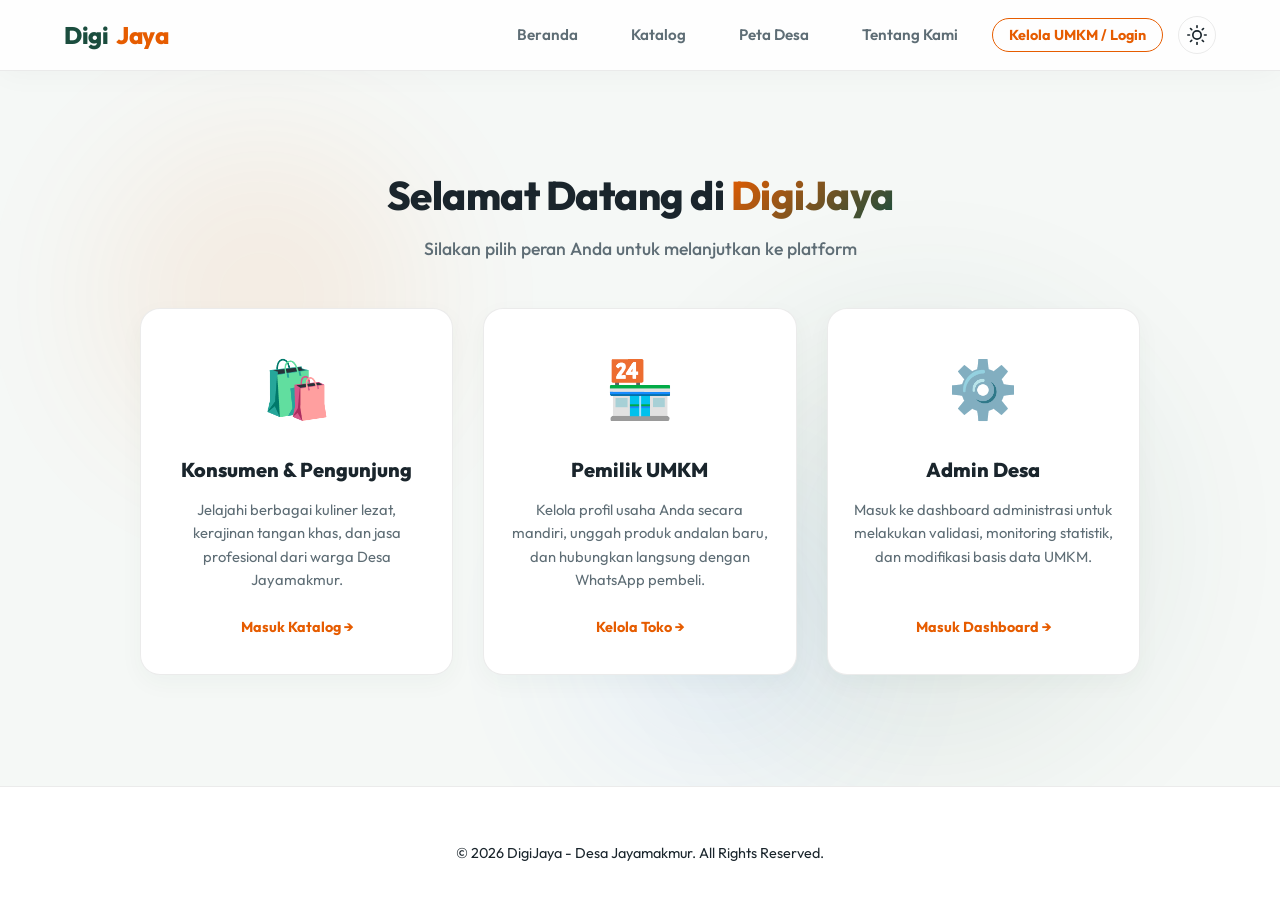
==== admin.html @ 8d85bea8 "Fix bug render kartu UMKM dan implementasi fitur pagination" ====
<!DOCTYPE html>
<html lang="id">
<head>
    <meta charset="UTF-8">
    <meta name="viewport" content="width=device-width, initial-scale=1.0">
    <title>Dashboard Admin - DigiJaya</title>
    <link rel="stylesheet" href="assets/css/global.css?v=3">
    <link rel="stylesheet" href="assets/css/main.css?v=3">
    <!-- Chart.js CDN Library -->
    <script src="https://cdn.jsdelivr.net/npm/chart.js"></script>
    <!-- Skrip Proteksi Rute Instan -->
    <script>
        if (localStorage.getItem('user_role') !== 'admin') {
            alert('⚠️ Akses ditolak! Halaman ini hanya untuk Admin Desa.');
            window.location.href = 'index.html';
        }
    </script>
    <style>
        .dashboard-charts-grid {
            display: flex;
            justify-content: center;
            margin-bottom: 25px;
        }

        .db-chart-card {
            background-color: var(--card-bg-light);
            border: 1px solid var(--border-color);
            border-radius: 16px;
            padding: 20px;
            box-shadow: 0 4px 15px rgba(0,0,0,0.02);
            transition: all 0.3s ease;
        }
        body.dark-mode .db-chart-card {
            background-color: var(--card-bg-dark);
            border-color: var(--border-color-dark);
        }

        .db-chart-card h3 {
            font-size: 1.1rem;
            font-weight: 800;
            margin-bottom: 15px;
            color: var(--text-dark);
        }
        body.dark-mode .db-chart-card h3 {
            color: var(--text-light);
        }

        .chart-container {
            position: relative;
            height: 250px;
            width: 100%;
            display: flex;
            align-items: center;
            justify-content: center;
        }

        @media (max-width: 768px) {
            .dashboard-charts-grid {
                grid-template-columns: 1fr;
            }
        }

        /* Styling Green Banner Box untuk Header Dashboard */
        .dashboard-header {
            background: linear-gradient(135deg, #1b4d3e, #0f2e24);
            border-radius: 16px;
            padding: 30px 40px;
            color: white;
            display: flex;
            justify-content: space-between;
            align-items: center;
            margin-bottom: 30px;
            box-shadow: 0 10px 25px rgba(27, 77, 62, 0.12);
            border: 1px solid rgba(255, 255, 255, 0.1);
        }

        .dashboard-title h1 {
            color: white !important;
            margin-bottom: 8px;
            font-size: 1.8rem;
            font-weight: 800;
        }

        .dashboard-title p {
            color: rgba(255, 255, 255, 0.85) !important;
            margin: 0;
            font-size: 0.95rem;
        }

        /* Tombol Tambah Kuning Emas di dalam Header */
        #btnTambahUmkm {
            background: #ffc107 !important;       /* Kuning Emas */
            color: #1b4d3e !important;            /* Teks Hijau */
            border: none !important;
            padding: 12px 24px !important;
            font-weight: 700 !important;
            border-radius: 12px !important;
            transition: all 0.3s ease !important;
            box-shadow: 0 4px 12px rgba(255, 193, 7, 0.2) !important;
        }

        #btnTambahUmkm:hover {
            background: #ffb300 !important;       /* Kuning Emas lebih gelap */
            transform: translateY(-2px) !important;
            box-shadow: 0 6px 15px rgba(255, 193, 7, 0.3) !important;
        }

        @media (max-width: 768px) {
            .dashboard-header {
                flex-direction: column;
                align-items: flex-start;
                gap: 20px;
                padding: 25px;
            }
        }
    </style>
</head>
<body>

    <!-- Modern Navigation Bar -->
    <nav class="navbar">
        <div class="navbar-container">
            <a href="index.html" class="navbar-logo">
                <span class="logo-accent">Digi</span>Jaya
            </a>
            <div class="navbar-links">
                <a href="index.html" class="nav-link">Beranda</a>
                <a href="Main page.html" class="nav-link">Katalog</a>
                <a href="tentang.html" class="nav-link">Tentang Kami</a>
                <button id="theme-toggle" class="theme-toggle-btn" aria-label="Ubah Tema Mode Gelap/Terang">
                    <svg class="sun-icon" width="20" height="20" viewBox="0 0 24 24" fill="none" stroke="currentColor" stroke-width="2" stroke-linecap="round" stroke-linejoin="round"><circle cx="12" cy="12" r="5"></circle><line x1="12" y1="1" x2="12" y2="3"></line><line x1="12" y1="21" x2="12" y2="23"></line><line x1="4.22" y1="4.22" x2="5.64" y2="5.64"></line><line x1="18.36" y1="18.36" x2="19.78" y2="19.78"></line><line x1="1" y1="12" x2="3" y2="12"></line><line x1="21" y1="12" x2="23" y2="12"></line><line x1="4.22" y1="19.78" x2="5.64" y2="18.36"></line><line x1="18.36" y1="5.64" x2="19.78" y2="4.22"></line></svg>
                    <svg class="moon-icon" width="20" height="20" viewBox="0 0 24 24" fill="none" stroke="currentColor" stroke-width="2" stroke-linecap="round" stroke-linejoin="round"><path d="M21 12.79A9 9 0 1 1 11.21 3 7 7 0 0 0 21 12.79z"></path></svg>
                </button>
            </div>
        </div>
    </nav>

    <!-- Main Dashboard Container -->
    <main class="container" style="padding-top: 30px;">
        
        <!-- Header Dashboard -->
        <div class="dashboard-header">
            <div class="dashboard-title">
                <h1>Dashboard Admin Desa</h1>
                <p>Kelola dan kendalikan seluruh basis data UMKM Desa Jayamakmur secara terpusat</p>
            </div>
            <div style="display: flex; gap: 10px; flex-wrap: wrap;">
                <button id="btnExportJson" class="btn-secondary" style="display: flex; align-items: center; gap: 6px; padding: 10px 16px; cursor: pointer; border-radius: 12px; font-weight: 700;" title="Download File Database Terbaru (umkm.json)">
                    <span>📥</span> Download umkm.json
                </button>
                <a href="form_umkm.html" id="btnTambahUmkm" class="btn-primary" style="display: flex; align-items: center; gap: 8px; text-decoration: none; justify-content: center;">
                    <span>➕</span> Tambah UMKM Baru
                </a>
            </div>
        </div>

        <!-- Kartu Statistik -->
        <div class="dashboard-stats-grid">
            <div class="db-stat-card">
                <div class="db-stat-icon">🏪</div>
                <div class="db-stat-info">
                    <h3 id="statTotal">0</h3>
                    <p>Total UMKM</p>
                </div>
            </div>
            <div class="db-stat-card emerald">
                <div class="db-stat-icon"><img src="assets/images/Kuliner.png" class="db-stat-img" alt="Kuliner"></div>
                <div class="db-stat-info">
                    <h3 id="statKuliner">0</h3>
                    <p>Kategori Kuliner</p>
                </div>
            </div>
            <div class="db-stat-card">
                <div class="db-stat-icon"><img src="assets/images/Kerajinan Tangan.png" class="db-stat-img" alt="Kerajinan"></div>
                <div class="db-stat-info">
                    <h3 id="statKerajinan">0</h3>
                    <p>Kategori Kerajinan</p>
                </div>
            </div>
            <div class="db-stat-card emerald">
                <div class="db-stat-icon"><img src="assets/images/Pelayanan.png" class="db-stat-img" alt="Pelayanan/Jasa"></div>
                <div class="db-stat-info">
                    <h3 id="statJasa">0</h3>
                    <p>Kategori Pelayanan / Jasa</p>
                </div>
            </div>
        </div>

        <!-- Container Grafik Visualisasi -->
        <div class="dashboard-charts-grid">
            <div class="db-chart-card">
                <h3>Distribusi Kategori UMKM</h3>
                <div class="chart-container">
                    <canvas id="categoryChart"></canvas>
                </div>
            </div>
        </div>

        <!-- Tabel Konten Manajemen -->
        <div class="db-content-card">
            <div class="db-content-header">
                <h2>Manajemen Data UMKM</h2>
            </div>
            
            <!-- Controls: Cari & Filter -->
            <div class="db-controls-row">
                <div class="form-group db-search-input">
                    <input type="text" id="adminSearchInput" placeholder="Cari nama UMKM atau produk...">
                </div>
                <div class="form-group">
                    <select id="adminCategoryFilter" style="padding: 12px 24px; border-radius: 12px; border: 1px solid var(--border-color); background-color: var(--bg-light); color: var(--text-dark); font-weight: 700;">
                        <option value="">Semua Kategori</option>
                        <option value="Kuliner">Kuliner</option>
                        <option value="Kerajinan">Kerajinan</option>
                        <option value="Jasa">Jasa</option>
                    </select>
                </div>
            </div>

            <!-- Tabel Data -->
            <div class="table-responsive">
                <table class="db-table" id="adminTable">
                    <thead>
                        <tr>
                            <th>ID</th>
                            <th>Foto</th>
                            <th>Nama UMKM</th>
                            <th>Kategori</th>
                            <th>Alamat</th>
                            <th>No. WhatsApp</th>
                            <th>Aksi</th>
                        </tr>
                    </thead>
                    <tbody id="adminTableBody">
                        <tr>
                            <td colspan="7" class="loading-text">Memuat data tabel...</td>
                        </tr>
                    </tbody>
                </table>
            </div>

            <!-- Pagination Tabel Admin -->
            <div class="pagination-container" style="margin-bottom: 0; margin-top: 25px;">
                <button id="adminBtnPrev" class="btn-page" disabled>&larr; Sebelum</button>
                <span id="adminPageInfo">Halaman 1 dari 1</span>
                <button id="adminBtnNext" class="btn-page" disabled>Sesudah &rarr;</button>
            </div>
        </div>
    </main>



    <!-- Toast Notification -->
    <div id="toastNotification" class="toast-notification">Aksi Berhasil! 📋</div>

    <footer>
        <p>&copy; 2026 DigiJaya - Desa Jayamakmur. All Rights Reserved.</p>
    </footer>

    <script type="module" src="Js/navbar.js?v=26"></script>
    <script type="module" src="Js/admin_app.js?v=26"></script>
</body>
</html>
---- assets/css/global.css ----
@import url('https://fonts.googleapis.com/css2?family=Dancing+Script:wght@600;700&family=Outfit:wght@300;400;500;600;700;800&display=swap');
@import url('auth.css');

/* ==========================================================================
   RESET & BASE STYLES & THEMING SYSTEM
   ========================================================================== */
:root {
    /* Terracotta & Emerald Green Theme (Light Mode) */
    --primary-teal: #e65c00; /* Terracotta Orange */
    --primary-teal-dark: #b33600;
    --accent-orange: #1b4d3e; /* Forest Emerald Green */
    --accent-orange-dark: #123329;
    --accent-terracotta: #e65c00;
    --bg-light: #f5f8f6; /* Soft Herb Background */
    --card-bg: #ffffff;
    --text-dark: #1a252c;
    --text-muted: #5e6d75;
    --shadow-floating: 0 16px 40px rgba(27, 77, 62, 0.08);
    --shadow-card: 0 8px 24px rgba(27, 77, 62, 0.04);
    --radius-lg: 20px;
    --radius-md: 12px;
    --radius-pill: 50px;
    --border-color: rgba(0, 0, 0, 0.08);
    --navbar-bg: rgba(255, 255, 255, 0.85);
    --toast-bg: #1a252c;
    --toast-color: #ffffff;
    --accent-gold: #f39c12;
}

:root[data-theme="dark"] {
    /* Terracotta & Emerald Green Theme (Dark Mode) */
    --primary-teal: #ff751a; /* Lighter Terracotta for high contrast */
    --primary-teal-dark: #e65c00;
    --accent-orange: #2bb38e; /* Lighter Emerald Green for contrast */
    --accent-orange-dark: #1b4d3e;
    --accent-terracotta: #ff751a;
    --bg-light: #0d1215; /* Rich Dark Slate */
    --card-bg: #161c20; /* Darker Slate Card Surface */
    --text-dark: #ecf0f2;
    --text-muted: #8ca0ab;
    --shadow-floating: 0 16px 40px rgba(0, 0, 0, 0.4);
    --shadow-card: 0 8px 24px rgba(0, 0, 0, 0.25);
    --border-color: rgba(255, 255, 255, 0.1);
    --navbar-bg: rgba(13, 18, 21, 0.85);
    --toast-bg: #ecf0f2;
    --toast-color: #0d1215;
    --accent-gold: #f5b041;
}

* {
    margin: 0;
    padding: 0;
    box-sizing: border-box;
    font-family: 'Outfit', 'Segoe UI', Tahoma, Geneva, Verdana, sans-serif;
    transition: background-color 0.3s ease, border-color 0.3s ease, box-shadow 0.3s ease;
}

html {
    scroll-behavior: smooth;
    background-color: var(--card-bg);
}

body {
    background-color: var(--bg-light);
    color: var(--text-dark);
    line-height: 1.6;
    display: flex;
    flex-direction: column;
    min-height: 100vh;
    animation: fadeInUp 0.6s cubic-bezier(0.16, 1, 0.3, 1) both;
}

@keyframes fadeInUp {
    from {
        opacity: 0;
        transform: translateY(20px);
    }
    to {
        opacity: 1;
        transform: translateY(0);
    }
}


.container {
    max-width: 1200px;
    margin: 0 auto;
    padding: 20px;
}

/* ==========================================================================
   NAVIGATION BAR STYLES
   ========================================================================== */
.navbar {
    position: sticky;
    top: 0;
    z-index: 1000;
    background: var(--navbar-bg);
    backdrop-filter: blur(16px);
    -webkit-backdrop-filter: blur(16px);
    border-bottom: 1px solid var(--border-color);
    box-shadow: 0 4px 30px rgba(0, 0, 0, 0.03);
    transition: all 0.3s ease;
}

.navbar-container {
    max-width: 1200px;
    margin: 0 auto;
    display: flex;
    justify-content: space-between;
    align-items: center;
    padding: 14px 24px;
}

.navbar-logo {
    font-size: 1.5rem;
    font-weight: 800;
    color: var(--primary-teal);
    text-decoration: none;
    display: flex;
    align-items: center;
    gap: 8px;
    letter-spacing: -0.5px;
    transition: transform 0.2s ease;
}

.navbar-logo .logo-accent {
    color: var(--accent-orange);
}

.navbar-logo:hover {
    transform: scale(1.02);
}

.navbar-kkn-logo {
    height: 38px;
    width: auto;
    object-fit: contain;
    filter: drop-shadow(0 2px 4px rgba(0, 0, 0, 0.12));
    transition: transform 0.2s ease;
}

.navbar-logo:hover .navbar-kkn-logo {
    transform: scale(1.05);
}

.navbar-links {
    display: flex;
    align-items: center;
    gap: 15px;
}

.nav-link {
    color: var(--text-muted);
    text-decoration: none;
    font-weight: 600;
    font-size: 0.95rem;
    padding: 8px 18px;
    border-radius: var(--radius-pill);
    transition: all 0.25s ease;
    border: 1px solid transparent;
}

.nav-link:hover {
    color: var(--primary-teal);
    background: rgba(230, 92, 0, 0.08);
}

.nav-link.active {
    color: #ffffff;
    background: linear-gradient(135deg, var(--primary-teal) 0%, var(--primary-teal-dark) 100%);
    box-shadow: 0 4px 12px rgba(230, 92, 0, 0.25);
}

/* Dark Mode Switcher Button */
.theme-toggle-btn {
    background: transparent;
    border: 1px solid var(--border-color);
    color: var(--text-dark);
    padding: 8px;
    border-radius: 50%;
    cursor: pointer;
    display: flex;
    align-items: center;
    justify-content: center;
    transition: all 0.3s ease;
    width: 38px;
    height: 38px;
    outline: none;
}

.theme-toggle-btn:hover {
    background: rgba(230, 92, 0, 0.08);
    border-color: var(--primary-teal);
    color: var(--primary-teal);
    transform: scale(1.08);
}

.theme-toggle-btn svg {
    transition: transform 0.5s ease;
}

.theme-toggle-btn:hover svg {
    transform: rotate(20deg);
}

.theme-toggle-btn .sun-icon {
    display: block;
}

.theme-toggle-btn .moon-icon {
    display: none;
}

:root[data-theme="dark"] .theme-toggle-btn .sun-icon {
    display: none;
}

:root[data-theme="dark"] .theme-toggle-btn .moon-icon {
    display: block;
}

/* Mobile Toggle Button */
.navbar-toggle-btn {
    display: none;
    background: transparent;
    border: 1px solid var(--border-color);
    color: var(--text-dark);
    padding: 8px;
    border-radius: var(--radius-md);
    cursor: pointer;
    align-items: center;
    justify-content: center;
    transition: all 0.25s ease;
    width: 42px;
    height: 42px;
}

.navbar-toggle-btn:hover {
    background: rgba(230, 92, 0, 0.08);
    border-color: var(--primary-teal);
    color: var(--primary-teal);
}

@media (max-width: 768px) {
    .navbar-container {
        position: relative;
        padding: 12px 18px;
        justify-content: space-between;
    }
    
    .navbar-toggle-btn {
        display: flex;
    }

    .navbar-links {
        display: none;
        position: absolute;
        top: 100%;
        left: 0;
        right: 0;
        flex-direction: column;
        background: var(--card-bg);
        padding: 20px;
        border-bottom: 1px solid var(--border-color);
        box-shadow: var(--shadow-floating);
        gap: 12px;
        opacity: 0;
        transform: translateY(-10px);
        transition: opacity 0.3s ease, transform 0.3s ease;
        pointer-events: none;
        z-index: 999;
    }

    .navbar-links.active {
        display: flex;
        opacity: 1;
        transform: translateY(0);
        pointer-events: auto;
    }

    .nav-link, .btn-logout, .btn-login-trigger {
        width: 100%;
        text-align: center;
        justify-content: center;
        padding: 12px 18px;
        font-size: 1rem;
    }

    .navbar-role-badge {
        width: 100%;
        text-align: center;
        margin-bottom: 4px;
    }

    .theme-toggle-btn {
        margin: 6px auto 0 auto;
    }
}


/* ==========================================================================
   FOOTER
   ========================================================================== */
footer {
    background-color: var(--card-bg);
    color: var(--text-muted);
    text-align: center;
    padding: 24px;
    margin-top: auto;
    font-size: 0.9rem;
    border-top: 1px solid var(--border-color);
}

/* ==========================================================================
   SHARED UI COMPONENTS
   ========================================================================== */
/* Badges Kategori Berwarna Dinamis */
[class^="badge-"] {
    display: inline-block;
    padding: 6px 14px;
    border-radius: var(--radius-pill);
    font-size: 0.75rem;
    font-weight: 700;
    text-transform: uppercase;
    align-self: flex-start;
    margin-bottom: 12px;
    letter-spacing: 0.5px;
}

.badge-kuliner { background-color: rgba(230, 92, 0, 0.1); color: var(--primary-teal); }
.badge-kerajinan { background-color: rgba(27, 77, 62, 0.1); color: var(--accent-orange); }
.badge-jasa { background-color: rgba(66, 133, 244, 0.1); color: #3b82f6; }

:root[data-theme="dark"] .badge-kuliner { background-color: rgba(255, 117, 26, 0.15); color: #ff8533; }
:root[data-theme="dark"] .badge-kerajinan { background-color: rgba(43, 179, 142, 0.15); color: #4cdbb4; }
:root[data-theme="dark"] .badge-jasa { background-color: rgba(59, 130, 246, 0.15); color: #60a5fa; }

/* Tombol WhatsApp */
.btn-whatsapp {
    display: block;
    text-align: center;
    background-color: #25d366;
    color: white;
    padding: 10px 15px;
    text-decoration: none;
    border-radius: var(--radius-md);
    font-weight: 600;
    transition: all 0.25s ease;
}

.btn-whatsapp:hover {
    background-color: #1ebe57;
    box-shadow: 0 4px 12px rgba(37, 211, 102, 0.2);
}

/* Tombol Kembali */
.btn-kembali {
    display: inline-flex;
    align-items: center;
    gap: 6px;
    color: var(--primary-teal);
    text-decoration: none;
    font-weight: 700;
    transition: all 0.2s ease;
}

.btn-kembali:hover {
    color: var(--accent-orange);
    transform: translateX(-4px);
}

/* State Status Data */
.loading-text, .empty-text {
    grid-column: 1 / -1;
    text-align: center;
    padding: 40px;
    color: var(--text-muted);
    font-size: 1.1rem;
}

/* ==========================================================================
   GLOBAL PAGE HEADER (containerHeader)
   ========================================================================== */
.containerHeader {
    text-align: center;
    padding: 40px 20px;
    background: linear-gradient(135deg, rgba(230, 92, 0, 0.05) 0%, rgba(27, 77, 62, 0.05) 100%);
    border-radius: var(--radius-lg);
    margin-bottom: 30px;
    border: 1px solid var(--border-color);
}

.containerHeader h1 {
    color: var(--text-dark);
    font-size: 2.2rem;
    font-weight: 800;
    margin-bottom: 8px;
}

.containerHeader p {
    color: var(--text-muted);
    font-size: 1.1rem;
    font-weight: 500;
}

@media (max-width: 768px) {
    .containerHeader h1 {
        font-size: 1.8rem;
    }
}

/* ==========================================================================
   RICH MODERN FOOTER STYLES & STICKY POSITIONING
   ========================================================================== */
footer {
    margin-top: auto !important;
    background: var(--card-bg);
    border-top: 1px solid var(--border-color);
    padding: 55px 0 35px 0;
    color: var(--text-dark);
    position: relative;
    z-index: 10;
    width: 100%;
    box-shadow: 0 100vh 0 100vh var(--card-bg);
}

.footer-container {
    max-width: 1200px;
    margin: 0 auto;
    padding: 0 20px;
    display: grid;
    grid-template-columns: 2fr 1fr 1fr 1.2fr;
    gap: 40px;
    margin-bottom: 40px;
}

.footer-brand .footer-logo {
    font-size: 1.6rem;
    font-weight: 800;
    color: var(--text-dark);
    text-decoration: none;
    display: inline-flex;
    align-items: center;
    gap: 8px;
    margin-bottom: 12px;
}

.footer-kkn-logo {
    height: 44px;
    width: auto;
    object-fit: contain;
    filter: drop-shadow(0 2px 4px rgba(0, 0, 0, 0.15));
}

.footer-brand .footer-logo .logo-accent {
    color: var(--primary-teal);
}

.footer-brand p {
    font-size: 0.92rem;
    color: var(--text-muted);
    line-height: 1.65;
    margin-bottom: 18px;
    max-width: 320px;
}

.footer-socials {
    display: flex;
    gap: 10px;
}

.footer-social-btn {
    width: 38px;
    height: 38px;
    border-radius: 50%;
    background: var(--bg-light);
    border: 1px solid var(--border-color);
    color: var(--text-dark);
    display: flex;
    align-items: center;
    justify-content: center;
    text-decoration: none;
    font-size: 1.05rem;
    transition: all 0.25s ease;
}

.footer-social-btn:hover {
    background: var(--primary-teal);
    color: #ffffff;
    border-color: var(--primary-teal);
    transform: translateY(-3px);
}

.footer-column h4 {
    font-size: 1.05rem;
    font-weight: 800;
    color: var(--text-dark);
    margin-bottom: 16px;
    position: relative;
}

.footer-column h4::after {
    content: '';
    display: block;
    width: 30px;
    height: 3px;
    background: var(--primary-teal);
    margin-top: 6px;
    border-radius: 2px;
}

.footer-links {
    list-style: none;
    padding: 0;
    margin: 0;
    display: flex;
    flex-direction: column;
    gap: 10px;
}

.footer-links a {
    color: var(--text-muted);
    text-decoration: none;
    font-size: 0.92rem;
    font-weight: 600;
    transition: all 0.2s ease;
}

.footer-links a:hover {
    color: var(--primary-teal);
    padding-left: 4px;
}

.footer-contact-item {
    display: flex;
    align-items: flex-start;
    gap: 10px;
    margin-bottom: 12px;
    font-size: 0.9rem;
    color: var(--text-muted);
}

.footer-contact-item span {
    line-height: 1.45;
}

.footer-bottom {
    border-top: 1px solid var(--border-color);
    padding-top: 24px;
    text-align: center;
    font-size: 0.88rem;
    color: var(--text-muted);
    font-weight: 600;
}

.footer-bottom .credit-text {
    margin-top: 6px;
    font-size: 0.82rem;
    color: var(--primary-teal);
}

@media (max-width: 900px) {
    .footer-container {
        grid-template-columns: 1fr 1fr;
        gap: 30px;
    }
}

@media (max-width: 550px) {
    .footer-container {
        grid-template-columns: 1fr;
        gap: 25px;
    }
}
---- assets/css/main.css ----
/* ==========================================================================
   HERO BANNER SECTION (Inspired by Reference Design)
   ========================================================================== */
.hero-section {
    position: relative;
    background: var(--bg-dark, #0d1117);
    min-height: 420px;
    display: flex;
    align-items: center;
    justify-content: center;
    text-align: center;
    padding: 80px 20px 120px 20px;
    color: #ffffff;
    overflow: hidden;
}

.hero-bg-video {
    position: absolute;
    top: 50%;
    left: 50%;
    min-width: 100%;
    min-height: 100%;
    width: auto;
    height: auto;
    z-index: 0;
    transform: translate(-50%, -50%);
    object-fit: cover;
    pointer-events: none;
    opacity: 0.75;
    filter: brightness(0.85);
}

.hero-overlay {
    display: none;
}

.hero-content {
    position: relative;
    z-index: 2;
    max-width: 900px;
    margin: 0 auto;
}

.hero-title {
    font-size: 3rem;
    font-weight: 800;
    line-height: 1.25;
    margin-bottom: 16px;
    letter-spacing: -0.5px;
    text-shadow: 0 4px 15px rgba(0, 0, 0, 0.4);
}

.hero-title .script-text {
    font-family: 'Dancing Script', cursive;
    font-size: 4rem;
    font-weight: 700;
    color: var(--primary-teal);
    display: inline-block;
    transform: rotate(-3deg);
    margin: 0 8px;
    text-shadow: none;
}

.hero-subtitle {
    font-size: 1.2rem;
    font-weight: 400;
    color: rgba(255, 255, 255, 0.92);
    letter-spacing: 0.3px;
    max-width: 700px;
    margin: 0 auto;
    text-shadow: 0 2px 8px rgba(0, 0, 0, 0.4);
}

/* ==========================================================================
   STATISTICS SECTION
   ========================================================================== */
.stats-section {
    position: relative;
    z-index: 11;
    max-width: 1150px;
    margin: -60px auto 30px auto;
    padding: 0 20px;
}

.stats-container {
    display: grid;
    grid-template-columns: repeat(3, 1fr);
    gap: 20px;
    background: var(--card-bg);
    border-radius: var(--radius-lg);
    padding: 24px 30px;
    box-shadow: var(--shadow-floating);
    border: 1px solid var(--border-color);
}

.stats-card {
    display: flex;
    flex-direction: column;
    align-items: center;
    text-align: center;
    padding: 10px;
    position: relative;
}

.stats-card:not(:last-child)::after {
    content: '';
    position: absolute;
    right: -10px;
    top: 15%;
    height: 70%;
    width: 1px;
    background-color: var(--border-color);
}

@media (max-width: 768px) {
    .stats-container {
        grid-template-columns: 1fr;
        gap: 15px;
    }
    .stats-card:not(:last-child)::after {
        display: none;
    }
}

.stats-icon {
    width: 48px;
    height: 48px;
    border-radius: 50%;
    background: rgba(230, 92, 0, 0.08);
    color: var(--primary-teal);
    display: flex;
    align-items: center;
    justify-content: center;
    margin-bottom: 12px;
}

:root[data-theme="dark"] .stats-icon {
    background: rgba(255, 117, 26, 0.15);
}

.stats-number {
    font-size: 2.2rem;
    font-weight: 800;
    color: var(--text-dark);
    line-height: 1.2;
    margin-bottom: 4px;
}

.stats-label {
    font-size: 0.9rem;
    font-weight: 700;
    color: var(--text-muted);
}

/* ==========================================================================
   FLOATING RECOMMENDATION / SEARCH CARD (Matches Reference Card)
   ========================================================================== */
.recommendation-wrapper {
    position: relative;
    z-index: 10;
    max-width: 1150px;
    margin: 0 auto 40px auto;
    padding: 0 20px;
}

.recommendation-card {
    background: var(--card-bg);
    border-radius: var(--radius-lg);
    padding: 30px 35px;
    box-shadow: var(--shadow-card);
    border: 1px solid var(--border-color);
}

.recommendation-title {
    font-size: 1.45rem;
    font-weight: 800;
    color: var(--accent-orange);
    text-align: center;
    margin-bottom: 25px;
}

.recommendation-title .highlight-text {
    color: var(--primary-teal);
    font-weight: 700;
}

.recommendation-form {
    display: grid;
    grid-template-columns: 2fr 1.2fr 1.2fr 1fr;
    gap: 15px;
    align-items: flex-end;
}

.form-group {
    display: flex;
    flex-direction: column;
    gap: 8px;
}

.form-group label {
    font-size: 0.88rem;
    font-weight: 700;
    color: var(--text-dark);
    letter-spacing: 0.2px;
}

.input-with-icon, .select-with-icon {
    position: relative;
    display: flex;
    align-items: center;
}

.input-with-icon svg {
    position: absolute;
    left: 14px;
    color: var(--text-muted);
    pointer-events: none;
}

.input-with-icon input {
    width: 100%;
    padding: 12px 16px 12px 42px;
    border: 1px solid var(--border-color);
    border-radius: var(--radius-md);
    font-size: 0.95rem;
    color: var(--text-dark);
    background-color: var(--bg-light);
    transition: all 0.25s ease;
    outline: none;
}

.select-with-icon select {
    width: 100%;
    padding: 12px 38px 12px 16px;
    border: 1px solid var(--border-color);
    border-radius: var(--radius-md);
    font-size: 0.95rem;
    color: var(--text-dark);
    background-color: var(--bg-light);
    transition: all 0.25s ease;
    outline: none;
    appearance: none;
    cursor: pointer;
}

.select-with-icon .chevron-icon {
    position: absolute;
    right: 14px;
    color: var(--text-muted);
    pointer-events: none;
}

.input-with-icon input:focus, .select-with-icon select:focus {
    border-color: var(--primary-teal);
    background-color: var(--card-bg);
    box-shadow: 0 0 0 3px rgba(230, 92, 0, 0.15);
}

.btn-recommend {
    width: 100%;
    padding: 13px 18px;
    background: linear-gradient(135deg, var(--primary-teal) 0%, var(--primary-teal-dark) 100%);
    color: #ffffff;
    border: none;
    border-radius: var(--radius-pill);
    font-size: 0.95rem;
    font-weight: 700;
    cursor: pointer;
    box-shadow: 0 6px 18px rgba(230, 92, 0, 0.2);
    transition: all 0.3s ease;
    display: flex;
    align-items: center;
    justify-content: center;
    gap: 8px;
    white-space: nowrap;
}

.btn-recommend:hover {
    transform: translateY(-2px);
    box-shadow: 0 10px 24px rgba(230, 92, 0, 0.35);
    background: linear-gradient(135deg, var(--primary-teal-dark) 0%, var(--primary-teal) 100%);
}

.btn-recommend:active {
    transform: translateY(0);
}

/* ==========================================================================
   QUICK CATEGORY CHIPS
   ========================================================================== */
.quick-category-chips {
    display: flex;
    align-items: center;
    gap: 12px;
    margin-bottom: 35px;
    flex-wrap: wrap;
    justify-content: center;
}

.chip-label {
    font-size: 0.9rem;
    font-weight: 700;
    color: var(--text-muted);
}

.chip-btn {
    background: var(--card-bg);
    border: 1px solid var(--border-color);
    color: var(--text-dark);
    padding: 8px 18px;
    border-radius: var(--radius-pill);
    font-size: 0.9rem;
    font-weight: 600;
    cursor: pointer;
    transition: all 0.25s ease;
}

.chip-btn:hover {
    border-color: var(--primary-teal);
    color: var(--primary-teal);
    background: rgba(230, 92, 0, 0.05);
}

.chip-btn.active {
    background: var(--primary-teal);
    color: #ffffff;
    border-color: var(--primary-teal);
    box-shadow: 0 4px 12px rgba(230, 92, 0, 0.2);
}

/* ==========================================================================
   UMKM GRID & CARD COMPONENT
   ========================================================================== */
.main-catalog-container {
    padding-top: 10px;
}

.umkm-grid {
    display: grid;
    grid-template-columns: repeat(2, 1fr);
    gap: 28px;
    margin-bottom: 45px;
}

@media (max-width: 768px) {
    .umkm-grid {
        grid-template-columns: 1fr;
    }
}

.card-umkm {
    position: relative;
    background: var(--card-bg);
    border-radius: var(--radius-lg);
    overflow: hidden;
    box-shadow: var(--shadow-card);
    transition: transform 0.3s cubic-bezier(0.16, 1, 0.3, 1), box-shadow 0.3s ease, border-color 0.3s ease;
    display: flex;
    flex-direction: column;
    border: 1px solid var(--border-color);
}

.card-umkm:hover {
    transform: translateY(-8px);
    box-shadow: var(--shadow-floating);
    border-color: var(--primary-teal);
}

.card-image-wrapper {
    position: relative;
    width: 100%;
    height: 210px;
    background-color: var(--bg-light);
    overflow: hidden;
}

.card-image-wrapper img {
    width: 100%;
    height: 100%;
    object-fit: cover;
    transition: transform 0.4s ease;
}

.card-umkm:hover .card-image-wrapper img {
    transform: scale(1.06);
}

/* Tombol Favorit (Wishlist) Melayang */
.btn-favorite {
    position: absolute;
    top: 14px;
    right: 14px;
    z-index: 5;
    background: rgba(255, 255, 255, 0.9);
    border: none;
    border-radius: 50%;
    width: 38px;
    height: 38px;
    display: flex;
    align-items: center;
    justify-content: center;
    cursor: pointer;
    box-shadow: 0 4px 10px rgba(0, 0, 0, 0.08);
    color: #a0aec0;
    transition: all 0.3s cubic-bezier(0.175, 0.885, 0.32, 1.275);
    outline: none;
}

.btn-favorite:hover {
    transform: scale(1.12);
    background: #ffffff;
    color: #e63946;
}

.btn-favorite.active {
    background: #ffffff;
    color: #e63946;
}

.btn-favorite.active svg {
    fill: #e63946;
}

:root[data-theme="dark"] .btn-favorite {
    background: rgba(22, 28, 32, 0.95);
    color: var(--text-muted);
    box-shadow: 0 4px 10px rgba(0, 0, 0, 0.3);
}

:root[data-theme="dark"] .btn-favorite:hover {
    background: #161c20;
    color: #ff4d5a;
}

:root[data-theme="dark"] .btn-favorite.active {
    background: #161c20;
    color: #ff4d5a;
}

:root[data-theme="dark"] .btn-favorite.active svg {
    fill: #ff4d5a;
}

.card-content {
    padding: 24px;
    display: flex;
    flex-direction: column;
    flex-grow: 1;
}

.card-title {
    font-size: 1.25rem;
    font-weight: 800;
    margin-bottom: 8px;
    color: var(--text-dark);
    line-height: 1.35;
}

.card-location {
    font-size: 0.85rem;
    color: var(--text-muted);
    margin-bottom: 14px;
    display: flex;
    align-items: center;
    gap: 6px;
    font-weight: 600;
}

.card-location svg {
    color: var(--primary-teal);
    flex-shrink: 0;
}

.card-description {
    font-size: 0.92rem;
    color: var(--text-muted);
    margin-bottom: 18px;
    flex-grow: 1;
    display: -webkit-box;
    -webkit-line-clamp: 3;
    -webkit-box-orient: vertical;
    overflow: hidden;
    line-height: 1.6;
}

.card-main-link {
    text-decoration: none;
    color: inherit;
    display: flex;
    flex-direction: column;
    flex-grow: 1;
}

.card-action {
    padding: 0 24px 24px 24px;
    margin-top: auto;
    display: flex;
    gap: 12px;
    position: relative;
    z-index: 10;
}

.btn-detail {
    flex: 2.2;
    display: inline-block;
    text-align: center;
    background: linear-gradient(135deg, var(--accent-orange) 0%, var(--accent-orange-dark) 100%);
    color: white;
    padding: 11px 14px;
    text-decoration: none;
    border-radius: var(--radius-md);
    font-weight: 700;
    font-size: 0.9rem;
    transition: all 0.25s ease;
    box-shadow: 0 4px 12px rgba(27, 77, 62, 0.15);
}

.btn-detail:hover {
    transform: translateY(-2px);
    box-shadow: 0 8px 18px rgba(27, 77, 62, 0.25);
    background: linear-gradient(135deg, var(--accent-orange-dark) 0%, var(--accent-orange) 100%);
}

.btn-share {
    flex: 1;
    display: inline-block;
    text-align: center;
    background-color: var(--bg-light);
    color: var(--text-dark);
    border: 1px solid var(--border-color);
    padding: 11px 12px;
    border-radius: var(--radius-md);
    font-weight: 700;
    font-size: 0.88rem;
    cursor: pointer;
    transition: all 0.2s ease;
}

.btn-share:hover {
    background-color: var(--border-color);
    color: var(--text-dark);
}

/* ==========================================================================
   TOAST NOTIFICATION
   ========================================================================== */
.toast-notification {
    position: fixed;
    bottom: 30px;
    right: 30px;
    background: var(--toast-bg);
    color: var(--toast-color);
    padding: 12px 24px;
    border-radius: 50px;
    font-weight: 700;
    font-size: 0.92rem;
    box-shadow: 0 10px 30px rgba(0, 0, 0, 0.2);
    opacity: 0;
    visibility: hidden;
    transform: translateY(20px);
    transition: all 0.4s cubic-bezier(0.175, 0.885, 0.32, 1.2);
    z-index: 2000;
}

.toast-notification.show {
    opacity: 1;
    visibility: visible;
    transform: translateY(0);
}

/* ==========================================================================
   PAGINATION BUTTON STYLES
   ========================================================================== */
.pagination-container {
    display: flex;
    align-items: center;
    justify-content: center;
    gap: 15px;
    margin: 20px 0 50px 0;
}

.btn-page {
    background-color: var(--card-bg);
    color: var(--text-dark);
    border: 1px solid var(--border-color);
    padding: 10px 24px;
    font-size: 0.95rem;
    font-weight: 700;
    border-radius: var(--radius-pill);
    cursor: pointer;
    transition: all 0.25s ease;
    box-shadow: var(--shadow-sm);
}

.btn-page:hover:not(:disabled) {
    background-color: var(--primary-teal);
    color: #ffffff;
    border-color: var(--primary-teal);
    transform: translateY(-2px);
    box-shadow: 0 6px 14px rgba(230, 92, 0, 0.25);
}

.btn-page:active:not(:disabled) {
    transform: translateY(0);
}

.btn-page:disabled {
    background-color: var(--bg-light);
    color: var(--text-muted);
    box-shadow: none;
    cursor: not-allowed;
    opacity: 0.6;
}

#page-info {
    font-weight: 800;
    color: var(--text-dark);
    font-size: 0.95rem;
}

/* ==========================================================================
   RESPONSIVE DESIGN
   ========================================================================== */
@media (max-width: 1024px) {
    .recommendation-form {
        grid-template-columns: 1fr 1fr;
    }
    .btn-group {
        grid-column: 1 / -1;
    }
    .label-placeholder {
        display: none;
    }
}

@media (max-width: 600px) {
    .hero-title {
        font-size: 2rem;
    }
    .hero-title .script-text {
        font-size: 2.8rem;
    }
    .hero-subtitle {
        font-size: 1rem;
    }
    .recommendation-wrapper {
        margin-top: -20px;
        padding: 0 15px;
    }
    .recommendation-card {
        padding: 20px;
    }
    .recommendation-title {
        font-size: 1.2rem;
    }
    .recommendation-form {
        grid-template-columns: 1fr;
    }
}

/* ==========================================================================
   IMAGE UPLOAD DROPZONE & PREVIEW STYLES
   ========================================================================== */
.image-upload-dropzone {
    border: 2px dashed var(--border-color, #cbd5e1);
    background-color: var(--card-bg, #ffffff);
    border-radius: 12px;
    padding: 24px 16px;
    text-align: center;
    cursor: pointer;
    transition: all 0.25s ease;
    position: relative;
    display: flex;
    flex-direction: column;
    align-items: center;
    justify-content: center;
    gap: 8px;
}

.image-upload-dropzone:hover,
.image-upload-dropzone.dragover {
    border-color: var(--accent-orange, #e65c00);
    background-color: rgba(230, 92, 0, 0.05);
}

.image-upload-dropzone.has-preview {
    border-style: solid;
    padding: 16px;
}

.dropzone-icon {
    width: 48px;
    height: 48px;
    color: var(--accent-orange, #e65c00);
    background-color: rgba(230, 92, 0, 0.1);
    border-radius: 50%;
    display: flex;
    align-items: center;
    justify-content: center;
    margin-bottom: 4px;
}

.dropzone-text {
    font-size: 0.95rem;
    font-weight: 700;
    color: var(--text-dark, #1e293b);
}

.dropzone-hint {
    font-size: 0.8rem;
    color: var(--text-muted, #64748b);
}

.image-preview-wrapper {
    position: relative;
    width: 100%;
    margin-top: 10px;
    border-radius: 10px;
    overflow: hidden;
    box-shadow: 0 4px 12px rgba(0,0,0,0.1);
}

.image-preview-img {
    width: 100%;
    max-height: 220px;
    object-fit: cover;
    display: block;
    border-radius: 10px;
}

.btn-remove-preview {
    position: absolute;
    top: 8px;
    right: 8px;
    background: rgba(220, 38, 38, 0.88);
    color: #ffffff;
    border: none;
    border-radius: 50%;
    width: 32px;
    height: 32px;
    display: flex;
    align-items: center;
    justify-content: center;
    cursor: pointer;
    font-weight: bold;
    font-size: 1.1rem;
    transition: all 0.2s ease;
    box-shadow: 0 2px 6px rgba(0,0,0,0.3);
}

.btn-remove-preview:hover {
    background: #dc2626;
    transform: scale(1.1);
}

/* ==========================================================================
   3D CATALOG CONTROL HEADER & SEARCH HUB
   ========================================================================== */
.catalog-control-header {
    background: var(--bg-dark, #0d1117);
    padding: 50px 0 35px 0;
    position: relative;
    overflow: hidden;
    color: #ffffff;
    margin-bottom: 25px;
}

.catalog-header-title-box {
    text-align: center;
    margin-bottom: 24px;
}

.catalog-main-title {
    font-size: 2.6rem;
    font-weight: 800;
    line-height: 1.2;
    margin-bottom: 10px;
    letter-spacing: -0.5px;
}

.catalog-main-title .highlight-text {
    background: linear-gradient(135deg, #ff9e64 0%, #e65c00 100%);
    -webkit-background-clip: text;
    -webkit-text-fill-color: transparent;
    display: inline-block;
}

.catalog-count-badge {
    display: inline-block;
    background: rgba(255, 255, 255, 0.1);
    backdrop-filter: blur(12px);
    -webkit-backdrop-filter: blur(12px);
    border: 1px solid rgba(255, 255, 255, 0.2);
    color: #ff9e64;
    padding: 6px 18px;
    border-radius: 30px;
    font-size: 0.88rem;
    font-weight: 700;
    box-shadow: 0 6px 16px rgba(0, 0, 0, 0.2);
}

/* Floating 3D Filter Control Bar */
.catalog-filter-bar {
    background: var(--card-bg, #ffffff);
    backdrop-filter: blur(20px);
    -webkit-backdrop-filter: blur(20px);
    border: 1px solid var(--border-color);
    padding: 22px 26px;
    border-radius: 24px;
    box-shadow: var(--shadow-floating);
    display: flex;
    flex-wrap: wrap;
    align-items: center;
    gap: 16px;
    transform-style: preserve-3d;
    perspective: 1000px;
    transition: transform 0.3s cubic-bezier(0.175, 0.885, 0.32, 1.275), box-shadow 0.3s ease;
}

.search-input-wrapper {
    position: relative;
    flex: 1 1 300px;
    display: flex;
    align-items: center;
}

.search-input-wrapper .search-icon {
    position: absolute;
    left: 16px;
    color: var(--primary-teal);
    pointer-events: none;
}

.search-input-wrapper input {
    width: 100%;
    padding: 12px 42px 12px 46px;
    border: 2px solid var(--border-color);
    border-radius: 16px;
    font-size: 1rem;
    font-weight: 600;
    color: var(--text-dark);
    background: var(--bg-light);
    outline: none;
    transition: all 0.25s ease;
}

.search-input-wrapper input:focus {
    border-color: var(--accent-orange);
    background: var(--card-bg);
    box-shadow: 0 0 0 4px rgba(230, 92, 0, 0.15);
}

.btn-clear-search {
    position: absolute;
    right: 14px;
    background: transparent;
    border: none;
    font-size: 1.3rem;
    color: var(--text-muted);
    cursor: pointer;
    line-height: 1;
    padding: 4px 8px;
    border-radius: 50%;
}

.btn-clear-search:hover {
    color: var(--accent-orange);
}

/* Category Pills Group */
.category-pills-group {
    display: flex;
    align-items: center;
    gap: 10px;
    flex-wrap: wrap;
}

.pill-btn {
    background: var(--bg-light);
    border: 1px solid var(--border-color);
    color: var(--text-dark);
    padding: 9px 18px;
    border-radius: 30px;
    font-size: 0.88rem;
    font-weight: 700;
    cursor: pointer;
    transition: all 0.25s cubic-bezier(0.175, 0.885, 0.32, 1.275);
    outline: none;
    display: inline-flex;
    align-items: center;
    gap: 8px;
}

/* Category PNG Icons Utility Styles */
.btn-icon-img,
.cat-icon-img,
.footer-icon-img,
.tab-icon-img,
.badge-icon-img,
.marker-icon-img {
    width: 20px;
    height: 20px;
    object-fit: contain;
    vertical-align: middle;
    display: inline-block;
    transition: transform 0.25s ease;
}

.pill-btn:hover .btn-icon-img,
.pill-btn:hover .cat-icon-img {
    transform: scale(1.15) rotate(6deg);
}

.footer-icon-img {
    width: 18px;
    height: 18px;
    margin-right: 6px;
    vertical-align: middle;
}

.db-stat-img {
    width: 36px;
    height: 36px;
    object-fit: contain;
}

.pill-btn:hover {
    transform: translateY(-3px) scale(1.04);
    border-color: var(--accent-orange);
    color: var(--accent-orange);
}

.pill-btn.active {
    background: linear-gradient(135deg, var(--accent-orange) 0%, var(--accent-orange-dark) 100%);
    color: #ffffff;
    border-color: var(--accent-orange);
    box-shadow: 0 8px 20px rgba(230, 92, 0, 0.35);
    transform: translateY(-2px);
}

/* Sort Dropdown */
.sort-select-wrapper {
    position: relative;
    display: inline-flex;
    align-items: center;
    margin-left: auto;
}

.sort-select-wrapper select {
    padding: 10px 38px 10px 16px;
    border: 1px solid var(--border-color);
    border-radius: 20px;
    font-size: 0.88rem;
    font-weight: 700;
    color: var(--text-dark);
    background: var(--bg-light);
    cursor: pointer;
    outline: none;
    appearance: none;
    transition: all 0.25s ease;
}

.sort-select-wrapper select:focus {
    border-color: var(--accent-orange);
}

.sort-select-wrapper .chevron-icon {
    position: absolute;
    right: 14px;
    color: var(--text-muted);
    pointer-events: none;
}

/* 3D Grid Layout for UMKM Cards */
.umkm-grid {
    display: grid;
    grid-template-columns: repeat(auto-fill, minmax(320px, 1fr));
    gap: 28px;
    margin-bottom: 50px;
}

.card-umkm {
    transform-style: preserve-3d;
    perspective: 1000px;
    will-change: transform;
}

/* ==========================================================================
   MOBILE & TABLET RESPONSIVE ENHANCEMENTS FOR MAIN CATALOG & HERO
   ========================================================================== */
@media (max-width: 768px) {
    .hero-section {
        min-height: 340px;
        padding: 50px 16px 80px 16px;
    }

    .hero-title {
        font-size: 2rem;
    }

    .hero-title .script-text {
        font-size: 2.6rem;
    }

    .hero-subtitle {
        font-size: 1rem;
    }

    .search-filter-section {
        padding: 16px;
        flex-direction: column;
        align-items: stretch;
        gap: 15px;
    }

    .filter-pills-wrapper {
        overflow-x: auto;
        padding-bottom: 8px;
        -webkit-overflow-scrolling: touch;
        white-space: nowrap;
        width: 100%;
    }

    .sort-select-wrapper {
        margin-left: 0;
        width: 100%;
    }

    .sort-select-wrapper select {
        width: 100%;
    }

    .umkm-grid {
        grid-template-columns: 1fr;
        gap: 20px;
    }
}
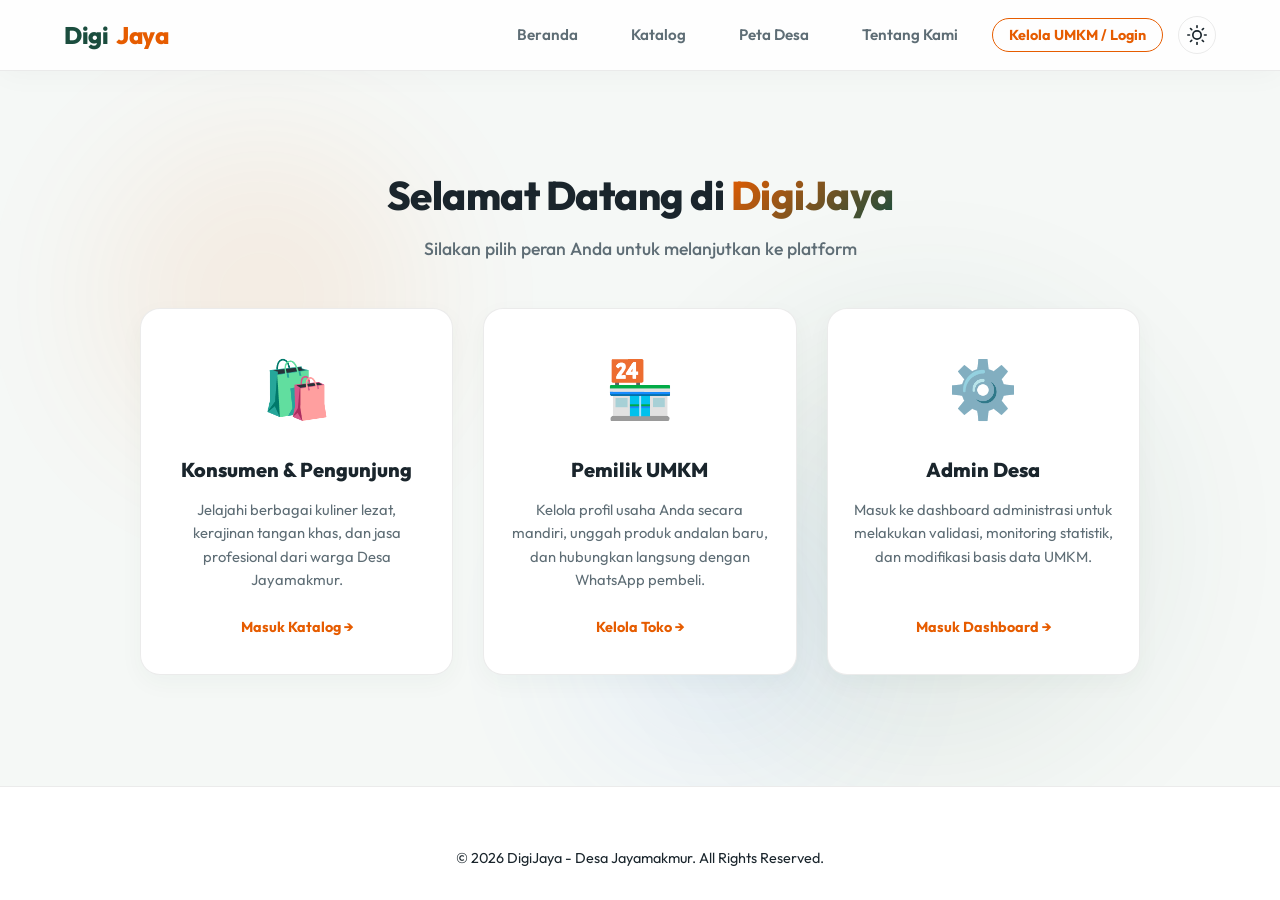
==== commit 2d6ee675: "Fix: Add missing imageSrc variable in UmkmCard render method" ====
--- a/admin.html
+++ b/admin.html
@@ -4,8 +4,8 @@
     <meta charset="UTF-8">
     <meta name="viewport" content="width=device-width, initial-scale=1.0">
     <title>Dashboard Admin - DigiJaya</title>
-    <link rel="stylesheet" href="assets/css/global.css?v=3">
-    <link rel="stylesheet" href="assets/css/main.css?v=3">
+    <link rel="stylesheet" href="assets/css/global.css?v=999">
+    <link rel="stylesheet" href="assets/css/main.css?v=999">
     <!-- Chart.js CDN Library -->
     <script src="https://cdn.jsdelivr.net/npm/chart.js"></script>
     <!-- Skrip Proteksi Rute Instan -->
@@ -257,7 +257,7 @@
         <p>&copy; 2026 DigiJaya - Desa Jayamakmur. All Rights Reserved.</p>
     </footer>
 
-    <script type="module" src="Js/navbar.js?v=26"></script>
-    <script type="module" src="Js/admin_app.js?v=26"></script>
+    <script type="module" src="Js/navbar.js?v=99999"></script>
+    <script type="module" src="Js/admin_app.js?v=99999"></script>
 </body>
 </html>
--- a/assets/css/global.css
+++ b/assets/css/global.css
@@ -417,63 +417,63 @@
     margin-top: auto !important;
     background: var(--card-bg);
     border-top: 1px solid var(--border-color);
-    padding: 55px 0 35px 0;
+    padding: 60px 0 30px 0;
     color: var(--text-dark);
     position: relative;
     z-index: 10;
     width: 100%;
-    box-shadow: 0 100vh 0 100vh var(--card-bg);
 }
 
 .footer-container {
     max-width: 1200px;
     margin: 0 auto;
-    padding: 0 20px;
+    padding: 0 24px;
     display: grid;
-    grid-template-columns: 2fr 1fr 1fr 1.2fr;
+    grid-template-columns: 1.8fr 1fr 1.2fr 1.3fr;
     gap: 40px;
     margin-bottom: 40px;
 }
 
 .footer-brand .footer-logo {
-    font-size: 1.6rem;
+    font-size: 1.7rem;
     font-weight: 800;
     color: var(--text-dark);
     text-decoration: none;
     display: inline-flex;
     align-items: center;
     gap: 8px;
-    margin-bottom: 12px;
+    margin-bottom: 14px;
+    letter-spacing: -0.5px;
 }
 
 .footer-kkn-logo {
-    height: 44px;
+    height: 42px;
     width: auto;
     object-fit: contain;
-    filter: drop-shadow(0 2px 4px rgba(0, 0, 0, 0.15));
+    filter: drop-shadow(0 2px 6px rgba(0, 0, 0, 0.2));
 }
 
 .footer-brand .footer-logo .logo-accent {
-    color: var(--primary-teal);
+    color: var(--accent-orange);
 }
 
 .footer-brand p {
     font-size: 0.92rem;
     color: var(--text-muted);
-    line-height: 1.65;
-    margin-bottom: 18px;
-    max-width: 320px;
+    line-height: 1.7;
+    margin-bottom: 20px;
+    max-width: 340px;
 }
 
 .footer-socials {
     display: flex;
-    gap: 10px;
+    gap: 12px;
 }
 
 .footer-social-btn {
-    width: 38px;
-    height: 38px;
-    border-radius: 50%;
+    width: 40px;
+    height: 40px;
+    border-radius: 12px;
     background: var(--bg-light);
     border: 1px solid var(--border-color);
     color: var(--text-dark);
@@ -481,7 +481,7 @@
     align-items: center;
     justify-content: center;
     text-decoration: none;
-    font-size: 1.05rem;
+    font-size: 1.1rem;
     transition: all 0.25s ease;
 }
 
@@ -489,25 +489,25 @@
     background: var(--primary-teal);
     color: #ffffff;
     border-color: var(--primary-teal);
-    transform: translateY(-3px);
+    box-shadow: 0 6px 16px rgba(27, 77, 62, 0.3);
 }
 
 .footer-column h4 {
     font-size: 1.05rem;
     font-weight: 800;
     color: var(--text-dark);
-    margin-bottom: 16px;
+    margin-bottom: 18px;
     position: relative;
 }
 
 .footer-column h4::after {
     content: '';
     display: block;
-    width: 30px;
+    width: 36px;
     height: 3px;
-    background: var(--primary-teal);
-    margin-top: 6px;
-    border-radius: 2px;
+    background: linear-gradient(90deg, var(--accent-orange) 0%, var(--primary-teal) 100%);
+    margin-top: 8px;
+    border-radius: 3px;
 }
 
 .footer-links {
@@ -516,7 +516,7 @@
     margin: 0;
     display: flex;
     flex-direction: column;
-    gap: 10px;
+    gap: 12px;
 }
 
 .footer-links a {
@@ -524,54 +524,70 @@
     text-decoration: none;
     font-size: 0.92rem;
     font-weight: 600;
+    display: inline-flex;
+    align-items: center;
+    gap: 8px;
     transition: all 0.2s ease;
 }
 
 .footer-links a:hover {
-    color: var(--primary-teal);
-    padding-left: 4px;
+    color: var(--accent-orange);
+    padding-left: 6px;
 }
 
 .footer-contact-item {
     display: flex;
     align-items: flex-start;
-    gap: 10px;
-    margin-bottom: 12px;
+    gap: 12px;
+    margin-bottom: 14px;
     font-size: 0.9rem;
     color: var(--text-muted);
-}
-
-.footer-contact-item span {
-    line-height: 1.45;
+    line-height: 1.5;
+}
+
+.footer-contact-item span:first-child {
+    font-size: 1.1rem;
+    flex-shrink: 0;
 }
 
 .footer-bottom {
+    max-width: 1200px;
+    margin: 0 auto;
+    padding: 24px 24px 0 24px;
     border-top: 1px solid var(--border-color);
-    padding-top: 24px;
-    text-align: center;
+    display: flex;
+    justify-content: space-between;
+    align-items: center;
+    flex-wrap: wrap;
+    gap: 12px;
     font-size: 0.88rem;
     color: var(--text-muted);
     font-weight: 600;
 }
 
 .footer-bottom .credit-text {
-    margin-top: 6px;
-    font-size: 0.82rem;
-    color: var(--primary-teal);
+    font-size: 0.85rem;
+    color: var(--accent-orange);
+    font-weight: 700;
 }
 
 @media (max-width: 900px) {
     .footer-container {
         grid-template-columns: 1fr 1fr;
-        gap: 30px;
+        gap: 32px;
+    }
+    
+    .footer-bottom {
+        flex-direction: column;
+        text-align: center;
     }
 }
 
 @media (max-width: 550px) {
     .footer-container {
         grid-template-columns: 1fr;
-        gap: 25px;
-    }
-}
-
-
+        gap: 28px;
+    }
+}
+
+
--- a/assets/css/main.css
+++ b/assets/css/main.css
@@ -354,15 +354,14 @@
     border-radius: var(--radius-lg);
     overflow: hidden;
     box-shadow: var(--shadow-card);
-    transition: transform 0.3s cubic-bezier(0.16, 1, 0.3, 1), box-shadow 0.3s ease, border-color 0.3s ease;
+    transition: box-shadow 0.3s ease, border-color 0.3s ease;
     display: flex;
     flex-direction: column;
     border: 1px solid var(--border-color);
 }
 
 .card-umkm:hover {
-    transform: translateY(-8px);
-    box-shadow: var(--shadow-floating);
+    box-shadow: 0 16px 40px rgba(27, 77, 62, 0.22);
     border-color: var(--primary-teal);
 }
 
@@ -378,7 +377,7 @@
     width: 100%;
     height: 100%;
     object-fit: cover;
-    transition: transform 0.4s ease;
+    transition: transform 0.4s cubic-bezier(0.16, 1, 0.3, 1);
 }
 
 .card-umkm:hover .card-image-wrapper img {
@@ -407,9 +406,9 @@
 }
 
 .btn-favorite:hover {
-    transform: scale(1.12);
     background: #ffffff;
     color: #e63946;
+    box-shadow: 0 6px 16px rgba(230, 57, 70, 0.3);
 }
 
 .btn-favorite.active {
@@ -516,9 +515,9 @@
 }
 
 .btn-detail:hover {
-    transform: translateY(-2px);
-    box-shadow: 0 8px 18px rgba(27, 77, 62, 0.25);
+    box-shadow: 0 8px 22px rgba(230, 92, 0, 0.4);
     background: linear-gradient(135deg, var(--accent-orange-dark) 0%, var(--accent-orange) 100%);
+    filter: brightness(1.06);
 }
 
 .btn-share {
@@ -537,8 +536,10 @@
 }
 
 .btn-share:hover {
-    background-color: var(--border-color);
-    color: var(--text-dark);
+    background-color: var(--primary-teal);
+    color: #ffffff;
+    border-color: var(--primary-teal);
+    box-shadow: 0 4px 14px rgba(27, 77, 62, 0.25);
 }
 
 /* ==========================================================================
@@ -915,7 +916,8 @@
     width: 18px;
     height: 18px;
     margin-right: 6px;
-    vertical-align: middle;
+    vertical-align: -3px;
+    display: inline-block;
 }
 
 .db-stat-img {
@@ -925,9 +927,9 @@
 }
 
 .pill-btn:hover {
-    transform: translateY(-3px) scale(1.04);
     border-color: var(--accent-orange);
     color: var(--accent-orange);
+    box-shadow: 0 4px 12px rgba(230, 92, 0, 0.2);
 }
 
 .pill-btn.active {
@@ -935,7 +937,6 @@
     color: #ffffff;
     border-color: var(--accent-orange);
     box-shadow: 0 8px 20px rgba(230, 92, 0, 0.35);
-    transform: translateY(-2px);
 }
 
 /* Sort Dropdown */
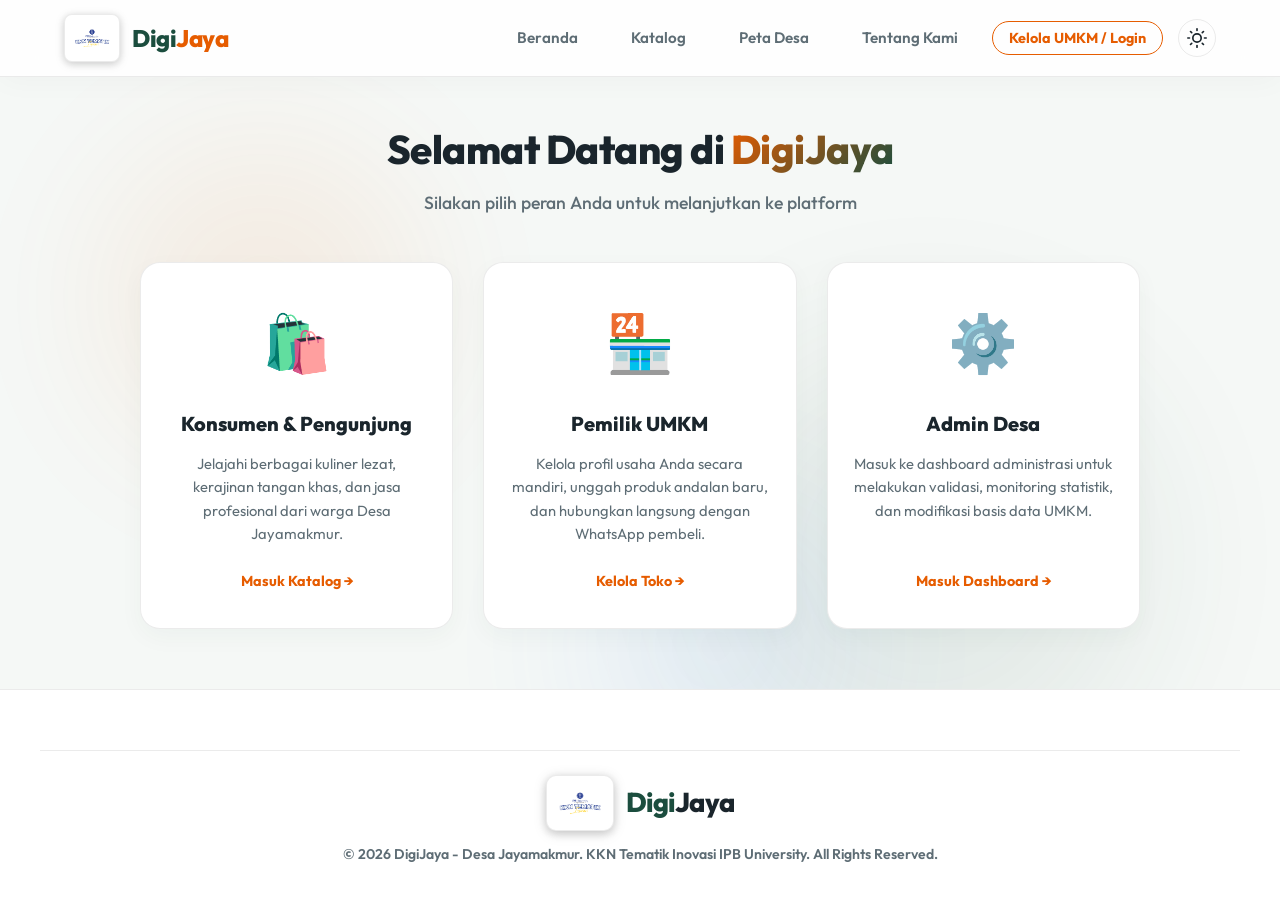
==== commit 01a9ada7: "Update logo IPB di navbar & footer serta penambahan efek smooth website" ====
--- a/admin.html
+++ b/admin.html
@@ -121,7 +121,8 @@
     <nav class="navbar">
         <div class="navbar-container">
             <a href="index.html" class="navbar-logo">
-                <span class="logo-accent">Digi</span>Jaya
+                <img src="assets/images/LOGO KKN.png" alt="Logo IPB University KKN" class="navbar-kkn-logo">
+                <span class="logo-text"><span class="logo-accent">Digi</span>Jaya</span>
             </a>
             <div class="navbar-links">
                 <a href="index.html" class="nav-link">Beranda</a>
@@ -145,6 +146,9 @@
                 <p>Kelola dan kendalikan seluruh basis data UMKM Desa Jayamakmur secara terpusat</p>
             </div>
             <div style="display: flex; gap: 10px; flex-wrap: wrap;">
+                <button id="btnSyncCloud" class="btn-secondary" style="display: flex; align-items: center; gap: 6px; padding: 10px 16px; cursor: pointer; border-radius: 12px; font-weight: 700; background: rgba(45, 212, 191, 0.2); color: #2dd4bf; border: 1px solid rgba(45, 212, 191, 0.4);" title="Sinkronkan 20 Data Resmi Terbaru ke Supabase Cloud">
+                    <span>☁️</span> Sync 20 Data ke Cloud
+                </button>
                 <button id="btnExportJson" class="btn-secondary" style="display: flex; align-items: center; gap: 6px; padding: 10px 16px; cursor: pointer; border-radius: 12px; font-weight: 700;" title="Download File Database Terbaru (umkm.json)">
                     <span>📥</span> Download umkm.json
                 </button>
@@ -254,10 +258,16 @@
     <div id="toastNotification" class="toast-notification">Aksi Berhasil! 📋</div>
 
     <footer>
-        <p>&copy; 2026 DigiJaya - Desa Jayamakmur. All Rights Reserved.</p>
+        <div class="footer-bottom" style="justify-content: center; flex-direction: column; text-align: center; gap: 12px; padding: 24px;">
+            <a href="index.html" class="footer-logo" style="margin-bottom: 0;">
+                <img src="assets/images/LOGO KKN.png" alt="Logo IPB University KKN" class="footer-kkn-logo">
+                <span class="logo-text"><span class="logo-accent">Digi</span>Jaya</span>
+            </a>
+            <p style="margin: 0; font-size: 0.88rem; color: var(--text-muted); font-weight: 600;">&copy; 2026 DigiJaya - Desa Jayamakmur. KKN Tematik Inovasi IPB University. All Rights Reserved.</p>
+        </div>
     </footer>
 
-    <script type="module" src="Js/navbar.js?v=99999"></script>
-    <script type="module" src="Js/admin_app.js?v=99999"></script>
+    <script type="module" src="Js/navbar.js?v=9999999"></script>
+    <script type="module" src="Js/admin_app.js?v=9999999"></script>
 </body>
 </html>
--- a/assets/css/global.css
+++ b/assets/css/global.css
@@ -52,7 +52,35 @@
     padding: 0;
     box-sizing: border-box;
     font-family: 'Outfit', 'Segoe UI', Tahoma, Geneva, Verdana, sans-serif;
-    transition: background-color 0.3s ease, border-color 0.3s ease, box-shadow 0.3s ease;
+}
+
+/* Smooth Modern Custom Scrollbars */
+::-webkit-scrollbar {
+    width: 10px;
+    height: 10px;
+}
+
+::-webkit-scrollbar-track {
+    background: var(--bg-light);
+}
+
+::-webkit-scrollbar-thumb {
+    background: rgba(140, 150, 160, 0.35);
+    border-radius: 10px;
+    border: 2px solid var(--bg-light);
+    transition: background 0.3s cubic-bezier(0.16, 1, 0.3, 1);
+}
+
+::-webkit-scrollbar-thumb:hover {
+    background: var(--primary-teal);
+}
+
+:root[data-theme="dark"] ::-webkit-scrollbar-thumb {
+    background: rgba(255, 255, 255, 0.22);
+}
+
+:root[data-theme="dark"] ::-webkit-scrollbar-thumb:hover {
+    background: var(--primary-teal);
 }
 
 html {
@@ -67,7 +95,102 @@
     display: flex;
     flex-direction: column;
     min-height: 100vh;
-    animation: fadeInUp 0.6s cubic-bezier(0.16, 1, 0.3, 1) both;
+    animation: fadeInUp 0.7s cubic-bezier(0.16, 1, 0.3, 1) both;
+}
+
+/* Targeted Smooth Transitions for Interactive Elements */
+a, button, input, select, textarea, .nav-link, .btn, .card, .umkm-card, .footer-social-btn, .theme-toggle-btn {
+    transition: background-color 0.3s cubic-bezier(0.16, 1, 0.3, 1),
+                color 0.3s cubic-bezier(0.16, 1, 0.3, 1),
+                border-color 0.3s cubic-bezier(0.16, 1, 0.3, 1),
+                box-shadow 0.35s cubic-bezier(0.16, 1, 0.3, 1),
+                transform 0.35s cubic-bezier(0.16, 1, 0.3, 1),
+                opacity 0.3s cubic-bezier(0.16, 1, 0.3, 1);
+}
+
+/* Active Touch/Click Press Physics */
+button:active, .btn:active, .nav-link:active, .footer-social-btn:active, .theme-toggle-btn:active {
+    transform: scale(0.96) !important;
+}
+
+/* Smooth Theme Switching Fade */
+.theme-transitioning,
+.theme-transitioning *,
+.theme-transitioning *::before,
+.theme-transitioning *::after {
+    transition: background-color 0.4s ease, color 0.4s ease, border-color 0.4s ease, box-shadow 0.4s ease !important;
+}
+
+/* Hardware Acceleration Class */
+.smooth-gpu {
+    will-change: transform, opacity;
+    transform: translateZ(0);
+    backface-visibility: hidden;
+}
+
+/* Smooth Scroll Reveal Animations */
+.smooth-reveal {
+    opacity: 0;
+    transform: translateY(30px);
+    transition: opacity 0.75s cubic-bezier(0.16, 1, 0.3, 1),
+                transform 0.75s cubic-bezier(0.16, 1, 0.3, 1);
+    will-change: opacity, transform;
+}
+
+.smooth-reveal.smooth-reveal-visible {
+    opacity: 1;
+    transform: translateY(0) scale(1);
+}
+
+.smooth-reveal-delay-1 { transition-delay: 0.08s; }
+.smooth-reveal-delay-2 { transition-delay: 0.16s; }
+.smooth-reveal-delay-3 { transition-delay: 0.24s; }
+.smooth-reveal-delay-4 { transition-delay: 0.32s; }
+
+/* Smooth Back To Top Floating Button */
+.back-to-top-btn {
+    position: fixed;
+    bottom: 28px;
+    right: 28px;
+    width: 48px;
+    height: 48px;
+    border-radius: 50%;
+    background: linear-gradient(135deg, var(--primary-teal) 0%, var(--primary-teal-dark) 100%);
+    color: #ffffff;
+    border: none;
+    cursor: pointer;
+    display: flex;
+    align-items: center;
+    justify-content: center;
+    box-shadow: 0 8px 24px rgba(230, 92, 0, 0.35);
+    z-index: 990;
+    opacity: 0;
+    transform: translateY(20px) scale(0.8);
+    pointer-events: none;
+    transition: opacity 0.35s cubic-bezier(0.16, 1, 0.3, 1),
+                transform 0.35s cubic-bezier(0.16, 1, 0.3, 1),
+                box-shadow 0.3s ease;
+}
+
+.back-to-top-btn.visible {
+    opacity: 1;
+    transform: translateY(0) scale(1);
+    pointer-events: auto;
+}
+
+.back-to-top-btn:hover {
+    transform: translateY(-4px) scale(1.08);
+    box-shadow: 0 12px 28px rgba(230, 92, 0, 0.5);
+}
+
+/* Image Fade In */
+img.img-loading {
+    opacity: 0;
+    transition: opacity 0.4s ease;
+}
+
+img.img-loaded {
+    opacity: 1;
 }
 
 @keyframes fadeInUp {
@@ -119,7 +242,7 @@
     text-decoration: none;
     display: flex;
     align-items: center;
-    gap: 8px;
+    gap: 12px;
     letter-spacing: -0.5px;
     transition: transform 0.2s ease;
 }
@@ -133,15 +256,21 @@
 }
 
 .navbar-kkn-logo {
-    height: 38px;
+    height: 48px;
     width: auto;
     object-fit: contain;
+    background: #ffffff;
+    padding: 4px 8px;
+    border-radius: 8px;
+    border: 1px solid rgba(0, 0, 0, 0.08);
+    box-shadow: 0 2px 8px rgba(0, 0, 0, 0.1);
     filter: drop-shadow(0 2px 4px rgba(0, 0, 0, 0.12));
-    transition: transform 0.2s ease;
+    transition: all 0.25s ease;
 }
 
 .navbar-logo:hover .navbar-kkn-logo {
-    transform: scale(1.05);
+    transform: scale(1.06);
+    box-shadow: 0 4px 14px rgba(0, 0, 0, 0.18);
 }
 
 .navbar-links {
@@ -434,25 +563,46 @@
     margin-bottom: 40px;
 }
 
-.footer-brand .footer-logo {
+.footer-logo {
     font-size: 1.7rem;
     font-weight: 800;
     color: var(--text-dark);
     text-decoration: none;
     display: inline-flex;
     align-items: center;
-    gap: 8px;
+    gap: 12px;
     margin-bottom: 14px;
     letter-spacing: -0.5px;
+    transition: transform 0.2s ease;
+}
+
+.footer-logo:hover {
+    transform: scale(1.02);
+}
+
+.footer-brand .footer-logo {
+    margin-bottom: 14px;
 }
 
 .footer-kkn-logo {
-    height: 42px;
+    height: 56px;
     width: auto;
     object-fit: contain;
-    filter: drop-shadow(0 2px 6px rgba(0, 0, 0, 0.2));
-}
-
+    background: #ffffff;
+    padding: 4px 10px;
+    border-radius: 10px;
+    border: 1px solid rgba(0, 0, 0, 0.08);
+    box-shadow: 0 3px 10px rgba(0, 0, 0, 0.12);
+    filter: drop-shadow(0 2px 6px rgba(0, 0, 0, 0.15));
+    transition: all 0.25s ease;
+}
+
+.footer-logo:hover .footer-kkn-logo {
+    transform: scale(1.06);
+    box-shadow: 0 5px 16px rgba(0, 0, 0, 0.2);
+}
+
+.footer-logo .logo-accent,
 .footer-brand .footer-logo .logo-accent {
     color: var(--accent-orange);
 }
--- a/assets/css/main.css
+++ b/assets/css/main.css
@@ -354,14 +354,15 @@
     border-radius: var(--radius-lg);
     overflow: hidden;
     box-shadow: var(--shadow-card);
-    transition: box-shadow 0.3s ease, border-color 0.3s ease;
+    transition: transform 0.4s cubic-bezier(0.16, 1, 0.3, 1), box-shadow 0.4s cubic-bezier(0.16, 1, 0.3, 1), border-color 0.3s ease;
     display: flex;
     flex-direction: column;
     border: 1px solid var(--border-color);
 }
 
 .card-umkm:hover {
-    box-shadow: 0 16px 40px rgba(27, 77, 62, 0.22);
+    transform: translateY(-6px);
+    box-shadow: 0 20px 44px rgba(27, 77, 62, 0.18);
     border-color: var(--primary-teal);
 }
 
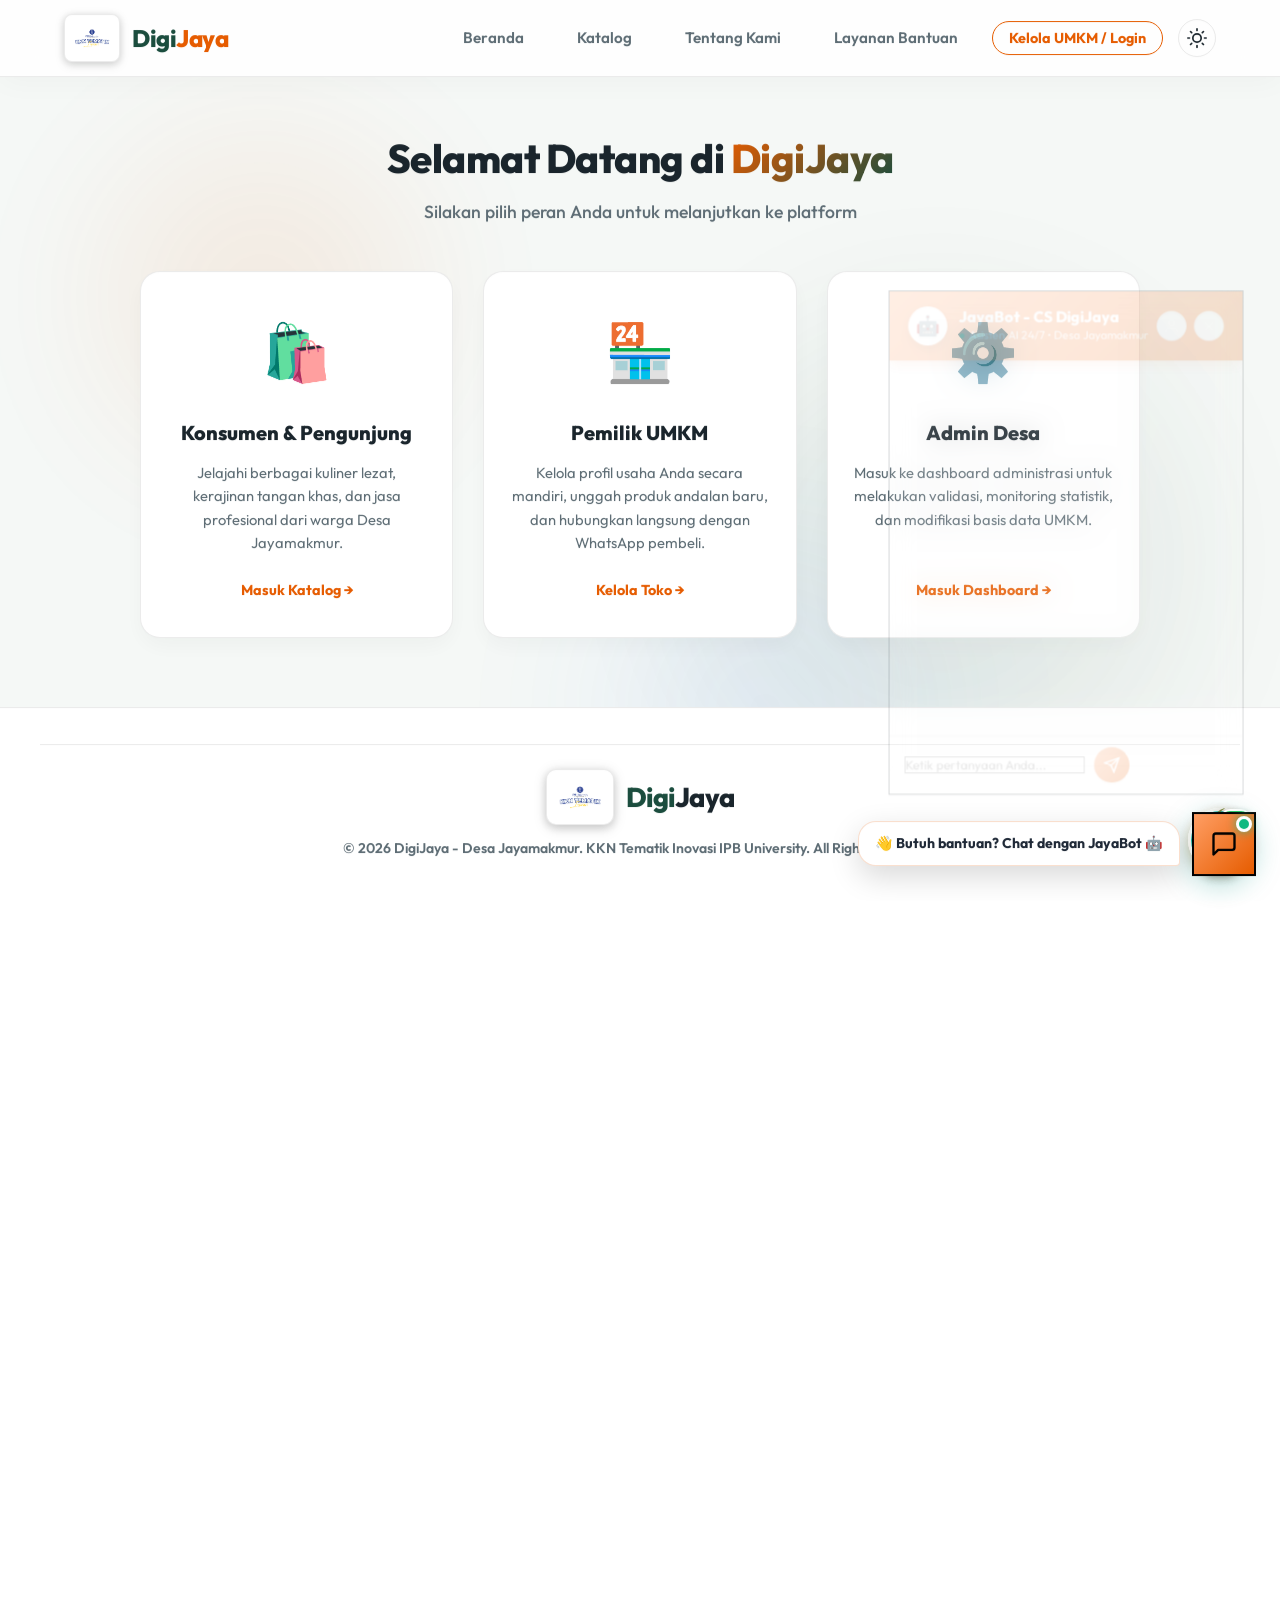
==== commit cfa48c75: "Fix bug render kartu UMKM dan implementasi fitur pagination" ====
--- a/admin.html
+++ b/admin.html
@@ -146,12 +146,6 @@
                 <p>Kelola dan kendalikan seluruh basis data UMKM Desa Jayamakmur secara terpusat</p>
             </div>
             <div style="display: flex; gap: 10px; flex-wrap: wrap;">
-                <button id="btnSyncCloud" class="btn-secondary" style="display: flex; align-items: center; gap: 6px; padding: 10px 16px; cursor: pointer; border-radius: 12px; font-weight: 700; background: rgba(45, 212, 191, 0.2); color: #2dd4bf; border: 1px solid rgba(45, 212, 191, 0.4);" title="Sinkronkan 20 Data Resmi Terbaru ke Supabase Cloud">
-                    <span>☁️</span> Sync 20 Data ke Cloud
-                </button>
-                <button id="btnExportJson" class="btn-secondary" style="display: flex; align-items: center; gap: 6px; padding: 10px 16px; cursor: pointer; border-radius: 12px; font-weight: 700;" title="Download File Database Terbaru (umkm.json)">
-                    <span>📥</span> Download umkm.json
-                </button>
                 <a href="form_umkm.html" id="btnTambahUmkm" class="btn-primary" style="display: flex; align-items: center; gap: 8px; text-decoration: none; justify-content: center;">
                     <span>➕</span> Tambah UMKM Baru
                 </a>
--- a/assets/css/global.css
+++ b/assets/css/global.css
@@ -543,10 +543,10 @@
    RICH MODERN FOOTER STYLES & STICKY POSITIONING
    ========================================================================== */
 footer {
-    margin-top: auto !important;
+    margin-top: auto;
     background: var(--card-bg);
     border-top: 1px solid var(--border-color);
-    padding: 60px 0 30px 0;
+    padding: 36px 0 16px 0;
     color: var(--text-dark);
     position: relative;
     z-index: 10;
@@ -560,7 +560,7 @@
     display: grid;
     grid-template-columns: 1.8fr 1fr 1.2fr 1.3fr;
     gap: 40px;
-    margin-bottom: 40px;
+    margin-bottom: 24px;
 }
 
 .footer-logo {
@@ -703,7 +703,7 @@
 .footer-bottom {
     max-width: 1200px;
     margin: 0 auto;
-    padding: 24px 24px 0 24px;
+    padding: 16px 24px 0 24px;
     border-top: 1px solid var(--border-color);
     display: flex;
     justify-content: space-between;
@@ -715,6 +715,11 @@
     font-weight: 600;
 }
 
+.footer-bottom p {
+    margin: 0;
+    padding: 0;
+}
+
 .footer-bottom .credit-text {
     font-size: 0.85rem;
     color: var(--accent-orange);
@@ -740,4 +745,271 @@
     }
 }
 
-
+/* ==========================================================================
+   WIDGET ASISTEN MASKOT DIGITAL SI JAYA 🌾🤖
+   ========================================================================== */
+.mascot-floating-btn {
+    position: fixed;
+    bottom: 28px;
+    right: 28px;
+    width: 64px;
+    height: 64px;
+    border-radius: 50%;
+    background: linear-gradient(135deg, #2dd4bf 0%, #0d9488 50%, #e65c00 100%);
+    border: 3px solid rgba(255, 255, 255, 0.9);
+    box-shadow: 0 10px 30px rgba(13, 148, 136, 0.4), 0 4px 12px rgba(230, 92, 0, 0.3);
+    cursor: pointer;
+    z-index: 9999;
+    display: flex;
+    align-items: center;
+    justify-content: center;
+    transition: transform 0.3s cubic-bezier(0.34, 1.56, 0.64, 1), box-shadow 0.3s ease;
+}
+
+.mascot-floating-btn:hover {
+    transform: scale(1.12) rotate(4deg);
+    box-shadow: 0 16px 40px rgba(13, 148, 136, 0.5), 0 6px 20px rgba(230, 92, 0, 0.4);
+}
+
+.mascot-avatar-inner {
+    position: relative;
+    display: flex;
+    align-items: center;
+    justify-content: center;
+    width: 100%;
+    height: 100%;
+}
+
+.mascot-icon-emoji {
+    font-size: 1.8rem;
+    filter: drop-shadow(0 2px 4px rgba(0,0,0,0.3));
+}
+
+.mascot-online-badge {
+    position: absolute;
+    top: -2px;
+    right: -2px;
+    background: #22c55e;
+    color: white;
+    font-size: 0.62rem;
+    font-weight: 800;
+    padding: 2px 6px;
+    border-radius: 10px;
+    border: 2px solid white;
+    box-shadow: 0 2px 6px rgba(0,0,0,0.2);
+}
+
+.mascot-speech-bubble {
+    position: fixed;
+    bottom: 102px;
+    right: 28px;
+    background: var(--card-bg, #ffffff);
+    color: var(--text-dark, #0f172a);
+    padding: 12px 18px;
+    border-radius: 18px 18px 4px 18px;
+    box-shadow: 0 12px 36px rgba(0,0,0,0.15), 0 0 0 1px rgba(45,212,191,0.2);
+    z-index: 9998;
+    max-width: 240px;
+    opacity: 0;
+    transform: translateY(12px) scale(0.9);
+    pointer-events: none;
+    transition: opacity 0.4s ease, transform 0.4s cubic-bezier(0.34, 1.56, 0.64, 1);
+    font-size: 0.88rem;
+    line-height: 1.4;
+}
+
+.mascot-speech-bubble.show {
+    opacity: 1;
+    transform: translateY(0) scale(1);
+    pointer-events: auto;
+}
+
+.mascot-speech-bubble small {
+    display: block;
+    color: var(--accent-orange, #e65c00);
+    font-weight: 700;
+    margin-top: 4px;
+    font-size: 0.78rem;
+}
+
+/* Modal Asisten Si Jaya */
+.mascot-modal-overlay {
+    position: fixed;
+    top: 0;
+    left: 0;
+    width: 100vw;
+    height: 100vh;
+    background: rgba(15, 23, 42, 0.5);
+    backdrop-filter: blur(8px);
+    z-index: 10000;
+    display: flex;
+    align-items: flex-end;
+    justify-content: flex-end;
+    padding: 24px;
+    opacity: 0;
+    pointer-events: none;
+    transition: opacity 0.3s ease;
+}
+
+.mascot-modal-overlay.active {
+    opacity: 1;
+    pointer-events: auto;
+}
+
+.mascot-modal-card {
+    width: 100%;
+    max-width: 400px;
+    height: 520px;
+    background: var(--card-bg, #ffffff);
+    border-radius: 28px;
+    box-shadow: 0 24px 60px rgba(0,0,0,0.3), 0 0 0 1px rgba(45,212,191,0.3);
+    display: flex;
+    flex-direction: column;
+    overflow: hidden;
+    transform: translateY(30px) scale(0.95);
+    transition: transform 0.35s cubic-bezier(0.16, 1, 0.3, 1);
+}
+
+.mascot-modal-overlay.active .mascot-modal-card {
+    transform: translateY(0) scale(1);
+}
+
+.mascot-modal-header {
+    background: linear-gradient(135deg, #1c2732 0%, #0d9488 100%);
+    color: white;
+    padding: 18px 20px;
+    display: flex;
+    align-items: center;
+    justify-content: space-between;
+}
+
+.mascot-header-info {
+    display: flex;
+    align-items: center;
+    gap: 12px;
+}
+
+.mascot-avatar-lg {
+    font-size: 2.2rem;
+    background: rgba(255,255,255,0.15);
+    width: 48px;
+    height: 48px;
+    border-radius: 50%;
+    display: flex;
+    align-items: center;
+    justify-content: center;
+    border: 2px solid rgba(45,212,191,0.5);
+}
+
+.mascot-name {
+    font-size: 1.1rem;
+    font-weight: 800;
+    margin: 0;
+}
+
+.mascot-tag {
+    font-size: 0.7rem;
+    background: var(--accent-orange, #e65c00);
+    padding: 2px 8px;
+    border-radius: 10px;
+    font-weight: 700;
+}
+
+.mascot-status {
+    font-size: 0.78rem;
+    color: #2dd4bf;
+    margin: 2px 0 0 0;
+    font-weight: 600;
+}
+
+.mascot-close-btn {
+    background: rgba(255,255,255,0.15);
+    border: none;
+    color: white;
+    font-size: 1.5rem;
+    width: 34px;
+    height: 34px;
+    border-radius: 50%;
+    cursor: pointer;
+    transition: background 0.2s ease;
+}
+
+.mascot-close-btn:hover {
+    background: rgba(230, 92, 0, 0.8);
+}
+
+.mascot-modal-body {
+    flex: 1;
+    padding: 20px;
+    overflow-y: auto;
+    background: var(--bg-light, #f8fafc);
+}
+
+.mascot-dialog-box {
+    display: flex;
+    flex-direction: column;
+    gap: 14px;
+}
+
+.mascot-msg {
+    max-width: 88%;
+    font-size: 0.9rem;
+    line-height: 1.5;
+}
+
+.mascot-msg.bot p {
+    background: var(--card-bg, #ffffff);
+    color: var(--text-dark, #0f172a);
+    padding: 14px 16px;
+    border-radius: 18px 18px 18px 4px;
+    box-shadow: 0 4px 12px rgba(0,0,0,0.06);
+    border: 1px solid rgba(45,212,191,0.2);
+    margin: 0;
+}
+
+.mascot-quick-chips {
+    padding: 14px 16px;
+    background: var(--card-bg, #ffffff);
+    border-top: 1px solid var(--border-color, #e2e8f0);
+    display: flex;
+    gap: 8px;
+    overflow-x: auto;
+    scroll-behavior: smooth;
+}
+
+.mascot-quick-chips::-webkit-scrollbar {
+    display: none;
+}
+
+.chip-btn {
+    white-space: nowrap;
+    background: rgba(45,212,191,0.1);
+    color: var(--text-dark, #0f172a);
+    border: 1px solid rgba(45,212,191,0.3);
+    padding: 8px 14px;
+    border-radius: 20px;
+    font-size: 0.82rem;
+    font-weight: 700;
+    cursor: pointer;
+    transition: all 0.2s ease;
+}
+
+.chip-btn:hover {
+    background: var(--accent-orange, #e65c00);
+    color: white;
+    border-color: var(--accent-orange, #e65c00);
+    transform: translateY(-2px);
+}
+
+@media (max-width: 550px) {
+    .mascot-modal-overlay {
+        padding: 0;
+    }
+    .mascot-modal-card {
+        max-width: 100%;
+        height: 80vh;
+        border-radius: 28px 28px 0 0;
+    }
+}
+
+
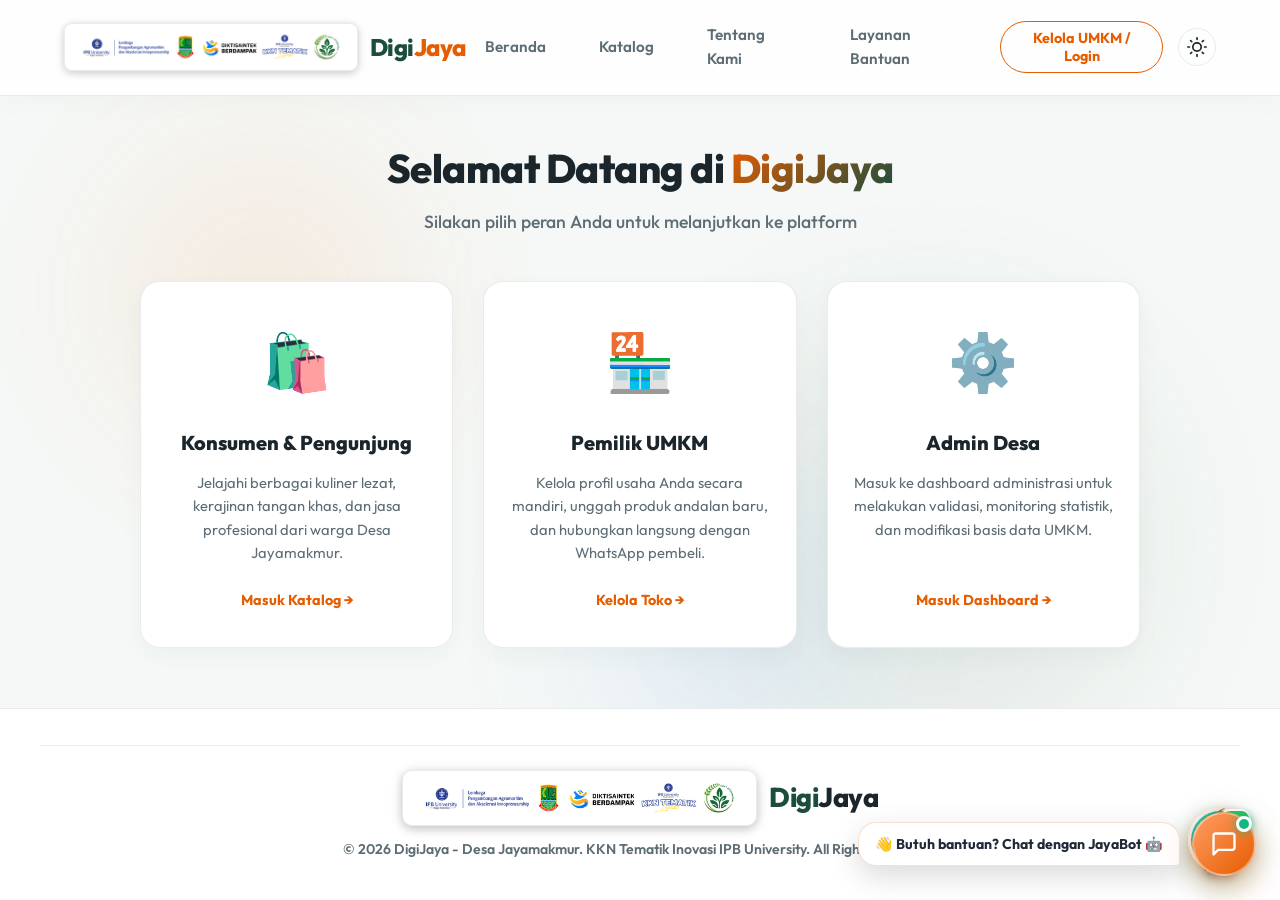
==== commit b15086c3: "Fix bug render kartu UMKM dan implementasi fitur pagination" ====
--- a/admin.html
+++ b/admin.html
@@ -121,7 +121,7 @@
     <nav class="navbar">
         <div class="navbar-container">
             <a href="index.html" class="navbar-logo">
-                <img src="assets/images/LOGO KKN.png" alt="Logo IPB University KKN" class="navbar-kkn-logo">
+                <img src="assets/images/Header Wajib.png" alt="Logo Resmi Desa Jayamakmur" class="navbar-kkn-logo">
                 <span class="logo-text"><span class="logo-accent">Digi</span>Jaya</span>
             </a>
             <div class="navbar-links">
@@ -220,7 +220,7 @@
                 <table class="db-table" id="adminTable">
                     <thead>
                         <tr>
-                            <th>ID</th>
+                            <th>NO.</th>
                             <th>Foto</th>
                             <th>Nama UMKM</th>
                             <th>Kategori</th>
@@ -254,7 +254,7 @@
     <footer>
         <div class="footer-bottom" style="justify-content: center; flex-direction: column; text-align: center; gap: 12px; padding: 24px;">
             <a href="index.html" class="footer-logo" style="margin-bottom: 0;">
-                <img src="assets/images/LOGO KKN.png" alt="Logo IPB University KKN" class="footer-kkn-logo">
+                <img src="assets/images/Header Wajib.png" alt="Logo Resmi Desa Jayamakmur" class="footer-kkn-logo">
                 <span class="logo-text"><span class="logo-accent">Digi</span>Jaya</span>
             </a>
             <p style="margin: 0; font-size: 0.88rem; color: var(--text-muted); font-weight: 600;">&copy; 2026 DigiJaya - Desa Jayamakmur. KKN Tematik Inovasi IPB University. All Rights Reserved.</p>
